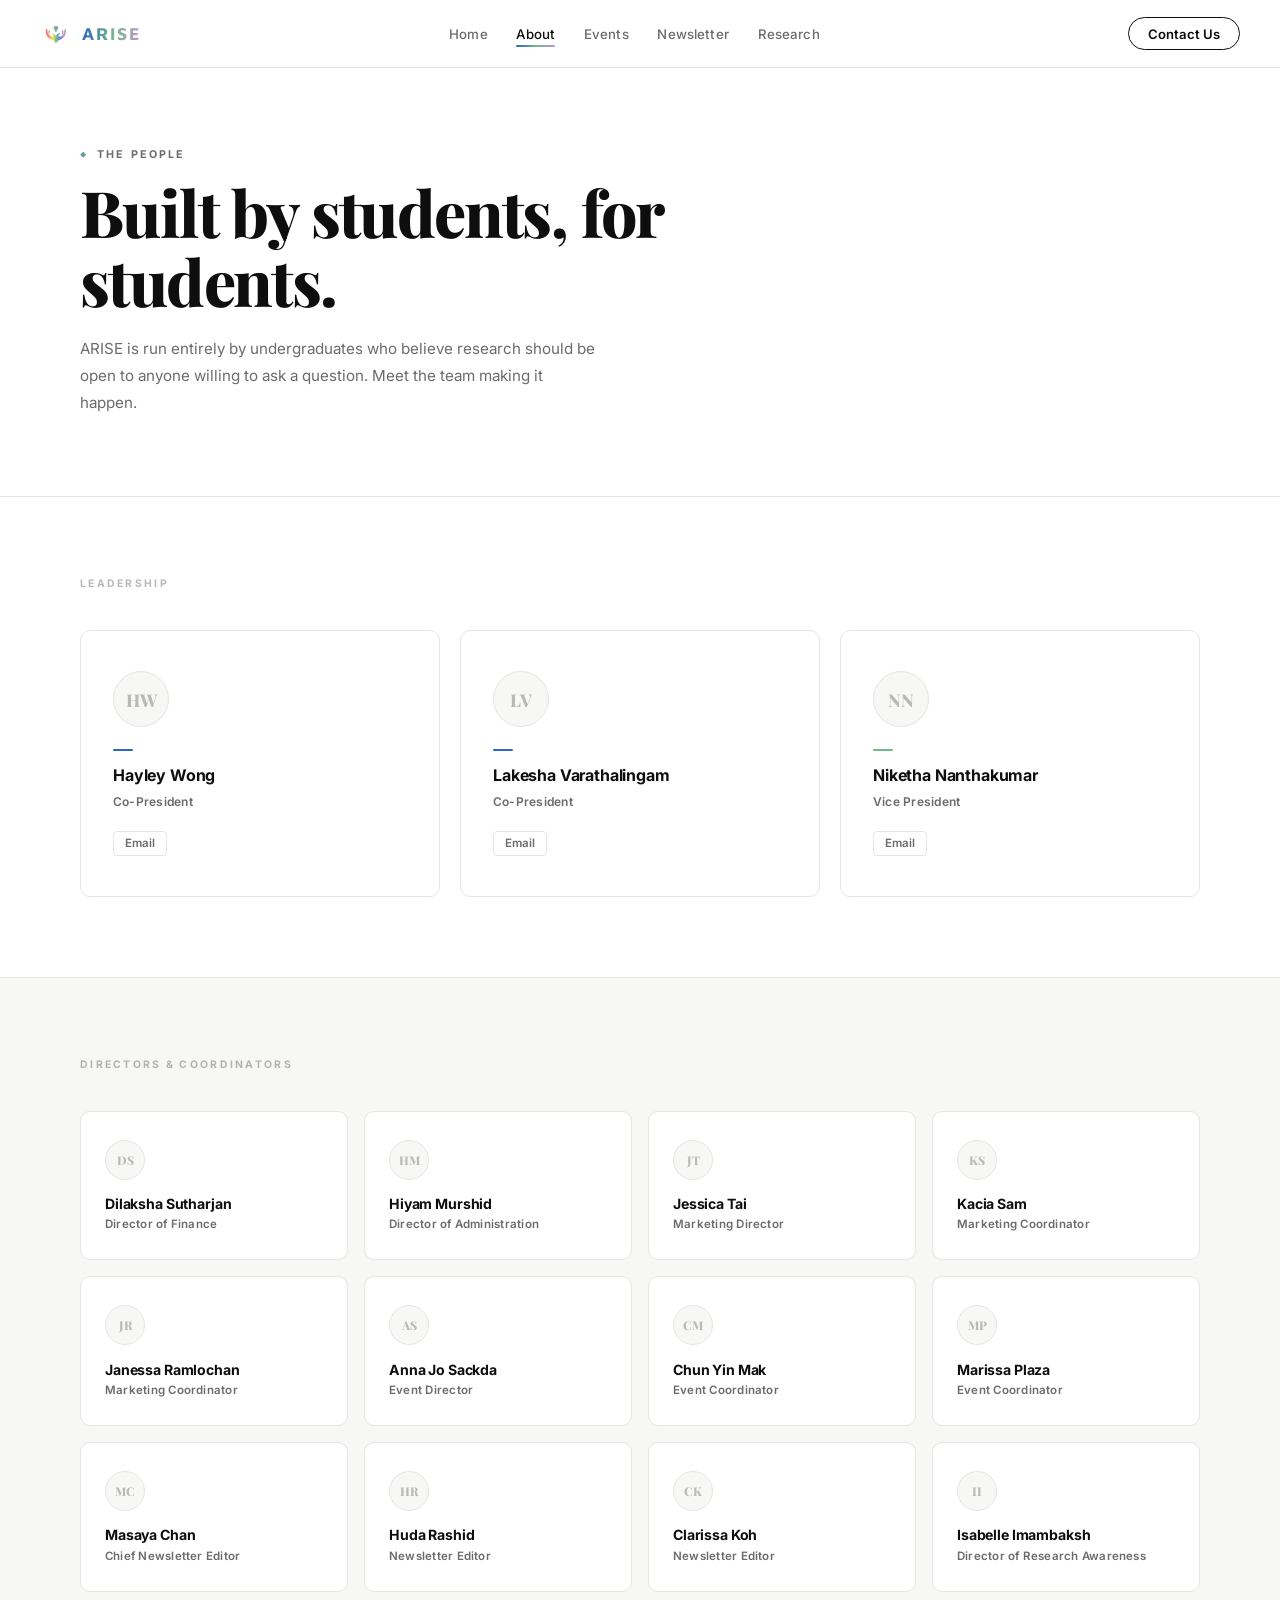
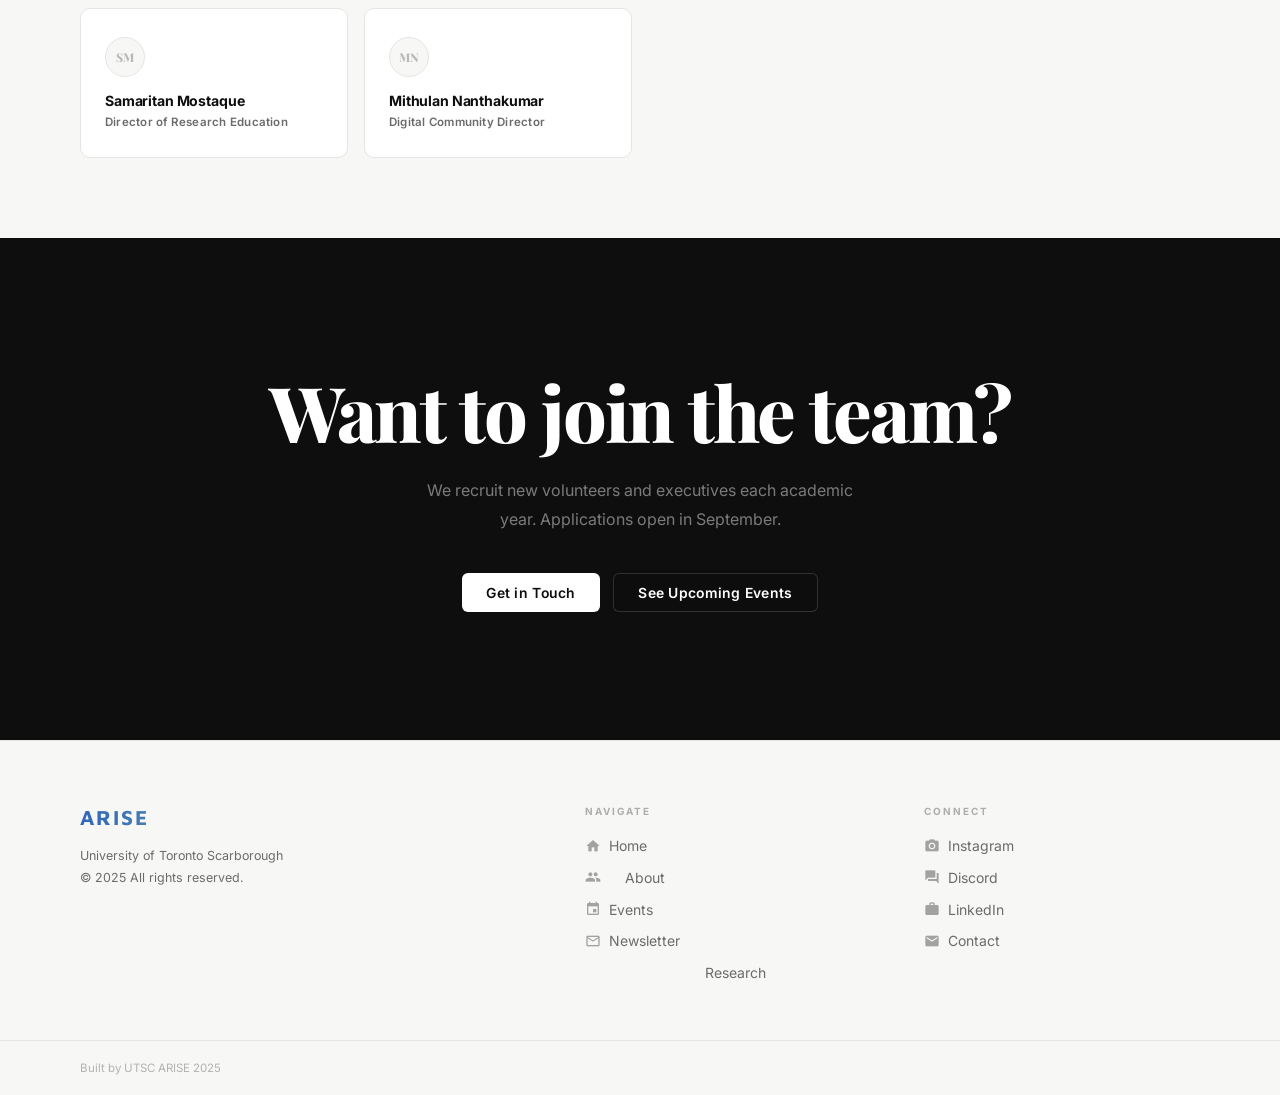
==== about.html @ d1bcd3a4 "about, contact, event, and newsletter page" ====
<!DOCTYPE html>
<html lang="en">
<head>
  <meta charset="UTF-8" />
  <meta name="viewport" content="width=device-width, initial-scale=1.0" />
  <title>About — ARISE</title>
  <link rel="preconnect" href="https://fonts.googleapis.com" />
  <link rel="preconnect" href="https://fonts.gstatic.com" crossorigin />
  <link rel="stylesheet" href="style.css" />
  <link href="https://fonts.googleapis.com/icon?family=Material+Icons" rel="stylesheet" />
</head>
<body>

  <!-- ══ LOADER ══════════════════════════════ -->
  <div class="loader" id="loader" aria-hidden="true">
    <div class="loaderInner">
      <div class="loaderWordmark">ARISE</div>
      <div class="loaderBar"><div class="loaderFill" id="loaderFill"></div></div>
      <div class="loaderLabel" id="loaderLabel">Loading</div>
    </div>
  </div>

  <!-- ══ CUSTOM CURSOR ════════════════════════ -->
  <div class="cursor" id="cursor"></div>
  <div class="cursorDot" id="cursorDot"></div>

  <!-- ══ NAV ═════════════════════════════════ -->
  <nav id="navbar">
    <a href="index.html" class="logoContainer" aria-label="ARISE Home">
      <img src="images/logo.png" alt="ARISE" class="logoImg" />
      <span class="logoWordmark">ARISE</span>
    </a>
    <ul class="navLinks" id="navLinks">
      <li><a href="index.html"      class="navLink">Home</a></li>
      <li><a href="about.html"      class="navLink active">About</a></li>
      <li><a href="events.html"     class="navLink">Events</a></li>
      <li><a href="newsletter.html" class="navLink">Newsletter</a></li>
      <li><a href="research.html"   class="navLink">Research</a></li>
    </ul>
    <a href="contact.html" class="navCta">Contact Us</a>
    <button class="hamburger" id="hamburger" aria-label="Toggle navigation" aria-expanded="false">
      <span></span><span></span><span></span>
    </button>
  </nav>

  <!-- Mobile drawer -->
  <div class="mobileMenu" id="mobileMenu" aria-hidden="true">
    <button class="mobileClose" id="mobileClose" aria-label="Close menu">✕</button>
    <ul>
      <li><a href="index.html"      class="mobileLink">Home</a></li>
      <li><a href="about.html"      class="mobileLink">About</a></li>
      <li><a href="events.html"     class="mobileLink">Events</a></li>
      <li><a href="newsletter.html" class="mobileLink">Newsletter</a></li>
      <li><a href="research.html"   class="mobileLink">Research</a></li>
      <li><a href="contact.html"    class="mobileLink mobileCta">Contact Us</a></li>
    </ul>
  </div>

  <!-- ══ PAGE HERO ════════════════════════════ -->
  <section class="pageHero">
    <div class="pageHeroInner">
      <p class="pageHeroEyebrow">The People</p>
      <h1>Built by students, for students.</h1>
      <p class="pageHeroSub">
        ARISE is run entirely by undergraduates who believe research should be open to anyone
        willing to ask a question. Meet the team making it happen.
      </p>
    </div>
  </section>

  <!-- ══ LEADERSHIP ══════════════════════════ -->
  <section class="teamSection">
    <div class="sectionInner">
      <p class="teamSectionLabel">Leadership</p>
      <div class="teamGridExec">

        <div class="memberCardExec">
          <div class="memberAvatar">
            <div class="memberAvatarInitials">HW</div>
          </div>
          <div class="memberRoleBar memberRoleBarBlue"></div>
          <h3>Hayley Wong</h3>
          <span class="memberRole">Co-President</span>
          <div class="memberLinks">
            <a href="mailto:hayley.wong@mail.utoronto.ca" class="memberLink">Email</a>
          </div>
        </div>

        <div class="memberCardExec">
          <div class="memberAvatar">
            <div class="memberAvatarInitials">LV</div>
          </div>
          <div class="memberRoleBar memberRoleBarBlue"></div>
          <h3>Lakesha Varathalingam</h3>
          <span class="memberRole">Co-President</span>
          <div class="memberLinks">
            <a href="mailto:lakesha.varathalingam@mail.utoronto.ca" class="memberLink">Email</a>
          </div>
        </div>

        <div class="memberCardExec">
          <div class="memberAvatar">
            <div class="memberAvatarInitials">NN</div>
          </div>
          <div class="memberRoleBar memberRoleBarGreen"></div>
          <h3>Niketha Nanthakumar</h3>
          <span class="memberRole">Vice President</span>
          <div class="memberLinks">
            <a href="mailto:niketha.nanthakumar@mail.utoronto.ca" class="memberLink">Email</a>
          </div>
        </div>

      </div>
    </div>
  </section>

  <!-- ══ DIRECTORS & COORDINATORS ═══════════ -->
  <section class="teamSection" style="background: var(--off);">
    <div class="sectionInner">
      <p class="teamSectionLabel">Directors &amp; Coordinators</p>
      <div class="teamGridMembers">

        <div class="memberCardCompact">
          <div class="memberAvatarSm"><div class="memberAvatarInitials" style="font-size:.75rem;">DS</div></div>
          <h4>Dilaksha Sutharjan</h4>
          <span class="memberRole">Director of Finance</span>
        </div>

        <div class="memberCardCompact">
          <div class="memberAvatarSm"><div class="memberAvatarInitials" style="font-size:.75rem;">HM</div></div>
          <h4>Hiyam Murshid</h4>
          <span class="memberRole">Director of Administration</span>
        </div>

        <div class="memberCardCompact">
          <div class="memberAvatarSm"><div class="memberAvatarInitials" style="font-size:.75rem;">JT</div></div>
          <h4>Jessica Tai</h4>
          <span class="memberRole">Marketing Director</span>
        </div>

        <div class="memberCardCompact">
          <div class="memberAvatarSm"><div class="memberAvatarInitials" style="font-size:.75rem;">KS</div></div>
          <h4>Kacia Sam</h4>
          <span class="memberRole">Marketing Coordinator</span>
        </div>

        <div class="memberCardCompact">
          <div class="memberAvatarSm"><div class="memberAvatarInitials" style="font-size:.75rem;">JR</div></div>
          <h4>Janessa Ramlochan</h4>
          <span class="memberRole">Marketing Coordinator</span>
        </div>

        <div class="memberCardCompact">
          <div class="memberAvatarSm"><div class="memberAvatarInitials" style="font-size:.75rem;">AS</div></div>
          <h4>Anna Jo Sackda</h4>
          <span class="memberRole">Event Director</span>
        </div>

        <div class="memberCardCompact">
          <div class="memberAvatarSm"><div class="memberAvatarInitials" style="font-size:.75rem;">CM</div></div>
          <h4>Chun Yin Mak</h4>
          <span class="memberRole">Event Coordinator</span>
        </div>

        <div class="memberCardCompact">
          <div class="memberAvatarSm"><div class="memberAvatarInitials" style="font-size:.75rem;">MP</div></div>
          <h4>Marissa Plaza</h4>
          <span class="memberRole">Event Coordinator</span>
        </div>

        <div class="memberCardCompact">
          <div class="memberAvatarSm"><div class="memberAvatarInitials" style="font-size:.75rem;">MC</div></div>
          <h4>Masaya Chan</h4>
          <span class="memberRole">Chief Newsletter Editor</span>
        </div>

        <div class="memberCardCompact">
          <div class="memberAvatarSm"><div class="memberAvatarInitials" style="font-size:.75rem;">HR</div></div>
          <h4>Huda Rashid</h4>
          <span class="memberRole">Newsletter Editor</span>
        </div>

        <div class="memberCardCompact">
          <div class="memberAvatarSm"><div class="memberAvatarInitials" style="font-size:.75rem;">CK</div></div>
          <h4>Clarissa Koh</h4>
          <span class="memberRole">Newsletter Editor</span>
        </div>

        <div class="memberCardCompact">
          <div class="memberAvatarSm"><div class="memberAvatarInitials" style="font-size:.75rem;">II</div></div>
          <h4>Isabelle Imambaksh</h4>
          <span class="memberRole">Director of Research Awareness</span>
        </div>

        <div class="memberCardCompact">
          <div class="memberAvatarSm"><div class="memberAvatarInitials" style="font-size:.75rem;">SM</div></div>
          <h4>Samaritan Mostaque</h4>
          <span class="memberRole">Director of Research Education</span>
        </div>

        <div class="memberCardCompact">
          <div class="memberAvatarSm"><div class="memberAvatarInitials" style="font-size:.75rem;">MN</div></div>
          <h4>Mithulan Nanthakumar</h4>
          <span class="memberRole">Digital Community Director</span>
        </div>

      </div>
    </div>
  </section>

  <!-- ══ CTA ══════════════════════════════════ -->
  <section class="cta">
    <div class="sectionInner ctaInner">
      <h2 class="ctaTitle">Want to join the team?</h2>
      <p class="ctaBody">
        We recruit new volunteers and executives each academic year. Applications open in September.
      </p>
      <div class="ctaBtns">
        <a href="contact.html" class="btnPrimary">Get in Touch</a>
        <a href="events.html"  class="btnGhost">See Upcoming Events</a>
      </div>
    </div>
  </section>

  <!-- ══ FOOTER ════════════════════════════════ -->
  <footer class="footer">
    <div class="sectionInner footerInner">
      <div class="footerBrand">
        <span class="footerWordmark">ARISE</span>
        <p>University of Toronto Scarborough<br>© 2025 All rights reserved.</p>
      </div>
      <nav class="footerNav" aria-label="Site navigation">
        <h4>Navigate</h4>
        <ul>
          <li><a href="index.html">      <span class="material-icons">home</span>         Home</a></li>
          <li><a href="about.html">      <span class="material-icons">groups</span>       About</a></li>
          <li><a href="events.html">     <span class="material-icons">event</span>        Events</a></li>
          <li><a href="newsletter.html"> <span class="material-icons">mail_outline</span> Newsletter</a></li>
          <li><a href="research.html">   <span class="material-icons">science</span>      Research</a></li>
        </ul>
      </nav>
      <nav class="footerNav" aria-label="Social links">
        <h4>Connect</h4>
        <ul>
          <li><a href="#"><span class="material-icons">photo_camera</span> Instagram</a></li>
          <li><a href="#"><span class="material-icons">forum</span>        Discord</a></li>
          <li><a href="#"><span class="material-icons">work</span>         LinkedIn</a></li>
          <li><a href="contact.html"><span class="material-icons">mail</span> Contact</a></li>
        </ul>
      </nav>
    </div>
    <div class="footerRule"></div>
    <div class="sectionInner footerBottom">
      <p>Built by UTSC ARISE 2025</p>
    </div>
  </footer>

  <script src="script.js"></script>
</body>
</html>
---- style.css ----
/* ═══════════════════════════════════════════
   ARISE — style.css  (v4 minimalist / light)
═══════════════════════════════════════════ */

@import url('https://fonts.googleapis.com/css2?family=Inter:wght@300;400;500;600;700;800&family=Playfair+Display:ital,wght@0,700;0,800;1,700;1,800&family=Maven+Pro:wght@400;700&display=swap');
@import url('https://fonts.googleapis.com/icon?family=Material+Icons');


/* ── Design Tokens ────────────────────────── */

:root {
  --blue: #3065BF;
  --green: #72B88A;
  --purple: #C095CC;
  --black: #0e0e0e;
  --dark: #141414;
  --white: #ffffff;
  --off: #f7f7f5;
  --muted: #6b6b6b;
  --border: #e5e5e3;
  --borderDark: rgba(255, 255, 255, 0.08);

  --grad: linear-gradient(90deg, var(--blue), var(--green), var(--purple));
  --gradD: linear-gradient(110deg, var(--blue) 10%, var(--green) 55%, var(--purple) 95%);

  --fontBase: 'Inter', 'Helvetica Neue', sans-serif;
  --fontDisp: 'Playfair Display', serif;
  --fontLogo: 'Maven Pro', sans-serif;

  --navH: 68px;
  --ease: cubic-bezier(0.4, 0, 0.2, 1);
  --easeOut: cubic-bezier(0, 0, 0.2, 1);
  --radius: 8px;
}


/* ── Reset ───────────────────────────────── */

*,
*::before,
*::after {
  margin: 0;
  padding: 0;
  box-sizing: border-box;
}

html {
  scroll-behavior: smooth;
  font-size: 16px;
}

body {
  font-family: var(--fontBase);
  background: var(--white);
  color: var(--black);
  overflow-x: hidden;
  cursor: none;
}

a {
  text-decoration: none;
  color: inherit;
}

ul {
  list-style: none;
}

img {
  display: block;
  max-width: 100%;
}

button {
  font-family: var(--fontBase);
  border: none;
  background: none;
  cursor: none;
}

/* touch / no-hover: restore default cursor, hide custom elements */
@media (hover: none) {
  body,
  a,
  button {
    cursor: auto !important;
  }

  .cursor,
  .cursorDot {
    display: none !important;
  }
}


/* ══════════════════════════════════════════
   LOADER
══════════════════════════════════════════ */

.loader {
  position: fixed;
  inset: 0;
  z-index: 9000;
  background: var(--white);
  display: flex;
  align-items: center;
  justify-content: center;
  transition: opacity 0.5s var(--ease), visibility 0.5s var(--ease);
}

.loader--out {
  opacity: 0;
  visibility: hidden;
}

.loader--gone {
  display: none !important;
}

.loaderInner {
  display: flex;
  flex-direction: column;
  align-items: center;
  gap: 1.5rem;
  width: 200px;
}

.loaderWordmark {
  font-family: var(--fontLogo);
  font-weight: 700;
  font-size: 2rem;
  letter-spacing: 0.18em;
  background: var(--grad);
  -webkit-background-clip: text;
  -webkit-text-fill-color: transparent;
  background-clip: text;
  animation: loaderPulse 1.6s var(--ease) infinite;
}

@keyframes loaderPulse {
  0%,
  100% {
    opacity: 1;
  }
  50% {
    opacity: 0.4;
  }
}

.loaderBar {
  width: 100%;
  height: 1px;
  background: var(--border);
  border-radius: 1px;
  overflow: hidden;
}

.loaderFill {
  height: 100%;
  width: 0%;
  background: var(--grad);
  border-radius: 1px;
  transition: width 0.15s linear;
}

.loaderLabel {
  font-size: 0.65rem;
  font-weight: 600;
  letter-spacing: 0.2em;
  text-transform: uppercase;
  color: var(--muted);
}


/* ══════════════════════════════════════════
   CUSTOM CURSOR
══════════════════════════════════════════ */

.cursor {
  position: fixed;
  top: 0;
  left: 0;
  width: 36px;
  height: 36px;
  border-radius: 50%;
  background: var(--white);
  mix-blend-mode: difference;
  pointer-events: none;
  z-index: 8999;
  will-change: transform;
  transform: translate3d(-100px, -100px, 0);
  transition: width 0.18s var(--ease), height 0.18s var(--ease);
}

.cursor.expanded {
  width: 56px;
  height: 56px;
}

.cursorDot {
  position: fixed;
  top: 0;
  left: 0;
  width: 4px;
  height: 4px;
  border-radius: 50%;
  background: var(--black);
  mix-blend-mode: difference;
  pointer-events: none;
  z-index: 9000;
  will-change: transform;
  transform: translate3d(-100px, -100px, 0);
}


/* ══════════════════════════════════════════
   NAV
══════════════════════════════════════════ */

#navbar {
  position: fixed;
  top: 0;
  left: 0;
  right: 0;
  z-index: 700;
  height: var(--navH);
  display: flex;
  align-items: center;
  justify-content: space-between;
  padding: 0 2.5rem;
  background: rgba(255, 255, 255, 0.9);
  backdrop-filter: blur(16px);
  -webkit-backdrop-filter: blur(16px);
  border-bottom: 1px solid var(--border);
  transition: border-color 0.3s var(--ease);
}

/* logo */
.logoContainer {
  display: flex;
  align-items: center;
  gap: 0.6rem;
  flex-shrink: 0;
  z-index: 701;
}

.logoImg {
  height: 32px;
  width: auto;
  object-fit: contain;
}

.logoWordmark {
  font-family: var(--fontLogo);
  font-weight: 700;
  font-size: 1.1rem;
  letter-spacing: 0.12em;
  background: var(--grad);
  -webkit-background-clip: text;
  -webkit-text-fill-color: transparent;
  background-clip: text;
}

/* desktop nav links */
.navLinks {
  display: flex;
  align-items: center;
  gap: 0.1rem;
}

.navLink {
  position: relative;
  display: block;
  padding: 0.45rem 0.85rem;
  font-size: 0.83rem;
  font-weight: 500;
  color: var(--muted);
  letter-spacing: 0.01em;
  transition: color 0.2s var(--ease);
}

.navLink::after {
  content: '';
  position: absolute;
  bottom: 2px;
  left: 0.85rem;
  right: 0.85rem;
  height: 1.5px;
  background: var(--grad);
  border-radius: 1px;
  transform: scaleX(0);
  transform-origin: left;
  transition: transform 0.22s var(--ease);
}

.navLink:hover,
.navLink.active {
  color: var(--black);
}

.navLink:hover::after,
.navLink.active::after {
  transform: scaleX(1);
}

/* desktop contact CTA */
.navCta {
  font-size: 0.82rem;
  font-weight: 600;
  padding: 0.45rem 1.2rem;
  border-radius: 99px;
  border: 1.5px solid var(--black);
  color: var(--black);
  white-space: nowrap;
  transition: background 0.22s var(--ease),
              color 0.22s var(--ease),
              transform 0.22s var(--ease),
              box-shadow 0.22s var(--ease);
}

.navCta:hover {
  background: var(--black);
  color: var(--white);
  transform: translateY(-1px);
  box-shadow: 0 4px 14px rgba(0, 0, 0, 0.12);
}

/* hamburger */
.hamburger {
  display: none;
  flex-direction: column;
  justify-content: center;
  gap: 5px;
  padding: 6px 4px;
  z-index: 701;
  cursor: none;
}

.hamburger span {
  display: block;
  width: 22px;
  height: 1.5px;
  background: var(--black);
  border-radius: 1px;
  transform-origin: center;
  transition: transform 0.3s var(--ease), opacity 0.2s;
}

.hamburger.open span:nth-child(1) {
  transform: translateY(6.5px) rotate(45deg);
}

.hamburger.open span:nth-child(2) {
  opacity: 0;
  transform: scaleX(0);
}

.hamburger.open span:nth-child(3) {
  transform: translateY(-6.5px) rotate(-45deg);
}


/* ── Mobile drawer ────────────────────────── */

.mobileMenu {
  position: fixed;
  inset: 0;
  z-index: 690;
  background: var(--white);
  display: flex;
  align-items: center;
  justify-content: center;
  transform: translateX(100%);
  /* ease-in on open, ease-out on close feels natural in both directions */
  transition: transform 0.48s cubic-bezier(0.76, 0, 0.24, 1),
              visibility 0s linear 0.48s;
  visibility: hidden;
}

.mobileMenu.open {
  transform: translateX(0);
  visibility: visible;
  transition: transform 0.48s cubic-bezier(0.76, 0, 0.24, 1),
              visibility 0s linear 0s;
}

.mobileClose {
  position: absolute;
  top: 1.5rem;
  right: 1.75rem;
  font-size: 1.2rem;
  color: var(--muted);
  cursor: none;
  transition: color 0.2s;
}

.mobileClose:hover {
  color: var(--black);
}

.mobileMenu ul {
  display: flex;
  flex-direction: column;
  align-items: flex-start;
  gap: 0.2rem;
  padding: 2rem;
}

.mobileLink {
  display: block;
  font-size: clamp(2rem, 7vw, 3rem);
  font-family: var(--fontDisp);
  color: rgba(0, 0, 0, 0.15);
  padding: 0.25rem 0;
  letter-spacing: -0.02em;
  /* closed state */
  transform: translateX(28px);
  opacity: 0;
  transition: color 0.22s var(--ease),
              transform 0.38s var(--easeOut),
              opacity 0.38s var(--easeOut);
}

/* open: slide in + fade in with stagger */
.mobileMenu.open .mobileLink {
  color: rgba(0, 0, 0, 0.58);
  transform: translateX(0);
  opacity: 1;
}

.mobileMenu.open .mobileLink:nth-child(1) { transition-delay: 0.07s; }
.mobileMenu.open .mobileLink:nth-child(2) { transition-delay: 0.12s; }
.mobileMenu.open .mobileLink:nth-child(3) { transition-delay: 0.17s; }
.mobileMenu.open .mobileLink:nth-child(4) { transition-delay: 0.22s; }
.mobileMenu.open .mobileLink:nth-child(5) { transition-delay: 0.27s; }
.mobileMenu.open .mobileLink:nth-child(6) { transition-delay: 0.32s; }

.mobileLink:hover {
  color: var(--black);
}

.mobileCta {
  margin-top: 1rem;
  font-family: var(--fontBase) !important;
  font-style: normal !important;
  font-size: 0.88rem !important;
  font-weight: 600;
  padding: 0.55rem 1.4rem;
  border-radius: 99px;
  background: var(--black);
  color: var(--white) !important;
  display: inline-block;
  width: fit-content;
}


/* ══════════════════════════════════════════
   HERO
══════════════════════════════════════════ */

.hero {
  position: relative;
  height: 100vh; /* exact viewport height — never bleeds into marquee */
  min-height: 560px; /* floor so content doesn't crush on short windows */
  padding-top: var(--navH);
  display: flex;
  align-items: center;
  overflow: hidden;
  background: var(--white);
}

/* diagonal right-side image panel */
.heroBg {
  position: absolute;
  top: 0;
  right: 0;
  width: 50%;
  height: 100%;
  clip-path: polygon(10% 0%, 100% 0%, 100% 100%, 0% 100%);
}

.heroBgImg {
  width: 100%;
  height: 100%;
  object-fit: cover;
  object-position: center;
}

.heroBgOverlay {
  position: absolute;
  inset: 0;
  background: linear-gradient(
    to right,
    var(--white) 0%,
    rgba(255, 255, 255, 0.55) 40%,
    rgba(255, 255, 255, 0.05) 100%
  );
  pointer-events: none;
}

/* hero text content
   Vertical padding kept small — nav already offsets --navH,
   so this just centres the stack in the remaining space. */
.heroContent {
  position: relative;
  z-index: 2;
  padding: 2rem 2.5rem 2rem 4rem;
  max-width: 600px;
  display: flex;
  flex-direction: column;
  gap: 0.9rem;
}

.heroEyebrow {
  font-size: 0.7rem;
  font-weight: 600;
  letter-spacing: 0.22em;
  text-transform: uppercase;
  color: var(--muted);
}

.heroTitle {
  font-family: var(--fontDisp);
  /* 4 stacked words × ~1em each; cap at 4.8rem so the block
     fits within 100vh − navH − eyebrow − sub − buttons */
  font-size: clamp(2.4rem, 5.5vw, 4.8rem);
  font-weight: 800;
  line-height: 1.04;
  letter-spacing: -0.025em;
  display: flex;
  flex-direction: column;
  color: var(--black);
}

.heroWord {
  display: block;
}

.heroWordAccent {
  background: var(--gradD);
  -webkit-background-clip: text;
  -webkit-text-fill-color: transparent;
  background-clip: text;
}



.heroSub {
  font-size: clamp(0.82rem, 1.3vw, 0.95rem);
  color: var(--muted);
  line-height: 1.72;
  max-width: 400px;
}

.heroBtns {
  display: flex;
  gap: 0.75rem;
  flex-wrap: wrap;
  margin-top: 0.1rem;
}

/* scroll cue */
.heroScroll {
  position: absolute;
  bottom: 2rem;
  left: 4rem;
  display: flex;
  flex-direction: column;
  align-items: center;
  gap: 0.6rem;
  z-index: 3;
}

.heroScroll span {
  font-size: 0.63rem;
  font-weight: 600;
  letter-spacing: 0.18em;
  text-transform: uppercase;
  color: rgba(0, 0, 0, 0.25);
  writing-mode: vertical-rl;
  transform: rotate(180deg);
}

.heroScrollLine {
  width: 1px;
  height: 52px;
  background: linear-gradient(to bottom, var(--blue), var(--purple));
  animation: scrollPulse 2s var(--ease) infinite;
}

@keyframes scrollPulse {
  0%,
  100% {
    opacity: 0.2;
    transform: scaleY(1);
    transform-origin: top;
  }
  50% {
    opacity: 0.7;
    transform: scaleY(0.55);
    transform-origin: top;
  }
}


/* ══════════════════════════════════════════
   MARQUEE
══════════════════════════════════════════ */

.marqueeWrap {
  overflow: hidden;
  background: var(--off);
  border-top: 1px solid var(--border);
  border-bottom: 1px solid var(--border);
  padding: 0.9rem 0;
  /* soft fade on both edges so the loop feels infinite */
  -webkit-mask-image: linear-gradient(
    to right,
    transparent 0%,
    black 6%,
    black 94%,
    transparent 100%
  );
  mask-image: linear-gradient(
    to right,
    transparent 0%,
    black 6%,
    black 94%,
    transparent 100%
  );
}

/* The track holds two identical sets of items.
   Animating to -50% lands exactly on the start of the second set,
   making the loop perfectly seamless at any screen width. */
.marqueeTrack {
  display: flex;
  gap: 0; /* gaps handled by padding on each span */
  white-space: nowrap;
  width: max-content; /* let it grow as wide as it needs */
  animation: marquee 32s linear infinite;
}

/* pause on hover for accessibility */
.marqueeWrap:hover .marqueeTrack {
  animation-play-state: paused;
}

.marqueeTrack span {
  font-size: 0.65rem;
  font-weight: 600;
  letter-spacing: 0.15em;
  text-transform: uppercase;
  color: rgba(0, 0, 0, 0.22);
  padding: 0 1.4rem; /* symmetric gap between every item */
}

@keyframes marquee {
  from {
    transform: translate3d(0, 0, 0);
  }
  to {
    transform: translate3d(-50%, 0, 0);
  }
}


/* ══════════════════════════════════════════
   SHARED LAYOUT
══════════════════════════════════════════ */

.sectionInner {
  max-width: 1200px;
  margin: 0 auto;
  padding: 0 2.5rem;
}

.sectionHead {
  margin-bottom: 3rem;
}

.sectionHeadCenter {
  text-align: center;
}

.eyebrow {
  display: inline-flex;
  align-items: center;
  gap: 0.5rem;
  font-size: 0.67rem;
  font-weight: 700;
  letter-spacing: 0.2em;
  text-transform: uppercase;
  color: var(--muted);
  margin-bottom: 0.9rem;
}

.eyebrow::before {
  content: '◆';
  font-size: 0.4rem;
  background: var(--grad);
  -webkit-background-clip: text;
  -webkit-text-fill-color: transparent;
  background-clip: text;
}

.eyebrowLight {
  color: rgba(255, 255, 255, 0.35);
}

h2 {
  font-family: var(--fontDisp);
  font-size: clamp(1.75rem, 3.8vw, 3rem);
  font-weight: 800;
  line-height: 1.18;
  letter-spacing: -0.02em;
  color: var(--black);
}

/* ── Buttons ─────────────────────────────── */

.btnPrimary,
.btnOutline,
.btnGhost {
  display: inline-flex;
  align-items: center;
  padding: 0.65rem 1.5rem;
  border-radius: 6px;
  font-size: 0.87rem;
  font-weight: 600;
  letter-spacing: 0.02em;
  transition: transform 0.18s, box-shadow 0.18s, background 0.18s, border-color 0.18s, color 0.18s;
  white-space: nowrap;
}

.btnPrimary {
  background: var(--black);
  color: var(--white);
}

.btnPrimary:hover {
  transform: translateY(-2px);
  box-shadow: 0 6px 20px rgba(0, 0, 0, 0.18);
}

.btnOutline {
  background: transparent;
  color: var(--black);
  border: 1.5px solid rgba(0, 0, 0, 0.25);
}

.btnOutline:hover {
  border-color: var(--black);
  transform: translateY(-2px);
}

.btnGhost {
  background: rgba(0, 0, 0, 0.05);
  color: var(--white);
  border: 1.5px solid rgba(255, 255, 255, 0.15);
}

.btnGhost:hover {
  background: rgba(255, 255, 255, 0.12);
  transform: translateY(-2px);
}


/* ══════════════════════════════════════════
   PILLARS
══════════════════════════════════════════ */

.pillars {
  padding: 7rem 0;
  background: var(--white);
}

.pillarsGrid {
  display: grid;
  grid-template-columns: repeat(3, 1fr);
  border: 1px solid var(--border);
  border-radius: 10px;
  overflow: hidden;
}

.pillarCard {
  background: var(--white);
  padding: 2.5rem 2rem;
  display: flex;
  flex-direction: column;
  gap: 0.75rem;
  position: relative;
  border-right: 1px solid var(--border);
  transition: background 0.25s;
}

.pillarCard:last-child {
  border-right: none;
}

.pillarCard:hover {
  background: var(--off);
}

.pillarNum {
  font-size: 0.68rem;
  font-weight: 700;
  color: rgba(0, 0, 0, 0.2);
  letter-spacing: 0.1em;
}

.pillarAccent {
  width: 24px;
  height: 2.5px;
  border-radius: 2px;
  margin-bottom: 0.2rem;
}

.pillarAccentBlue { background: var(--blue); }
.pillarAccentGreen { background: var(--green); }
.pillarAccentPurple { background: var(--purple); }


.pillarCard h3 {
  font-size: 0.97rem;
  font-weight: 700;
  color: var(--black);
  letter-spacing: -0.01em;
}

.pillarCard p {
  font-size: 0.84rem;
  color: var(--muted);
  line-height: 1.78;
  flex: 1;
}

.pillarArrow {
  font-size: 0.95rem;
  color: rgba(0, 0, 0, 0.2);
  align-self: flex-start;
  transition: transform 0.25s, color 0.25s;
}

.pillarCard:hover .pillarArrow {
  transform: translateX(5px);
  color: var(--blue);
}




/* ══════════════════════════════════════════
   FIGURES
══════════════════════════════════════════ */

.figures {
  background: var(--off);
  padding-top: 4rem;
  border-top: 1px solid var(--border);
}

.figuresHead {
  padding: 0 2.5rem;
  max-width: 1200px;
  margin: 0 auto 2.5rem;
}

.figuresGrid {
  display: grid;
  grid-template-columns: repeat(3, 1fr);
  border-top: 1px solid var(--border);
}

.figureCell {
  border-right: 1px solid var(--border);
  border-bottom: 1px solid var(--border);
  padding: 3rem 2.5rem 2.5rem;
  display: flex;
  flex-direction: column;
  gap: 0.5rem;
  position: relative;
  transition: background 0.25s;
}

.figureCell:nth-child(3n) {
  border-right: none;
}

.figureCell:hover {
  background: rgba(0, 0, 0, 0.02);
}

.figureIdx {
  font-size: 0.68rem;
  color: rgba(0, 0, 0, 0.2);
  font-weight: 600;
}

.figureVal {
  font-family: var(--fontDisp);
  font-size: clamp(3rem, 7vw, 5.5rem);
  font-weight: 800;
  color: rgba(0, 0, 0, 0.08);
  line-height: 1;
  letter-spacing: -0.03em;
  transition: color 0.5s;
}

.figureCell.counted .figureVal {
  color: var(--black);
}

.figureLabel {
  font-size: 0.78rem;
  color: var(--muted);
  font-weight: 400;
  letter-spacing: 0.01em;
  margin-top: 0.75rem;
}


/* ══════════════════════════════════════════
   MISSION
══════════════════════════════════════════ */

.mission {
  position: relative;
  padding: 7rem 0;
  background: var(--white);
  overflow: hidden;
}

.missionInner {
  display: grid;
  grid-template-columns: 1fr 1fr;
  gap: 5rem;
  align-items: center;
}

.missionLeft h2 {
  margin-bottom: 1.5rem;
}

.missionBody {
  font-size: 0.9rem;
  color: var(--muted);
  line-height: 1.88;
  margin-bottom: 1rem;
}

.missionRight {
  display: flex;
  flex-direction: column;
  gap: 1.5rem;
}

.missionImgWrap {
  border-radius: 10px;
  overflow: hidden;
  aspect-ratio: 4 / 3;
  position: relative;
  background: var(--off);
}

.missionImgWrapPlaceholder {
  display: flex;
  align-items: center;
  justify-content: center;
  min-height: 280px;
}

.missionImgWrapPlaceholder::after {
  content: '';
}

.missionImg {
  width: 100%;
  height: 100%;
  object-fit: cover;
  transition: transform 0.55s var(--ease);
}

.missionImgWrap:hover .missionImg {
  transform: scale(1.04);
}




/* ══════════════════════════════════════════
   VALUES
══════════════════════════════════════════ */

.values {
  padding: 7rem 0;
  background: var(--off);
  border-top: 1px solid var(--border);
  border-bottom: 1px solid var(--border);
}

.valuesGrid {
  display: grid;
  grid-template-columns: repeat(4, 1fr);
  border-top: 1px solid var(--border);
  margin-top: 3rem;
}

.valueItem {
  padding: 2.5rem 2rem 2.5rem 0;
  border-right: 1px solid var(--border);
}

.valueItem:last-child {
  border-right: none;
  padding-right: 0;
}

.valueItem:not(:first-child) {
  padding-left: 2rem;
}

.valueNum {
  font-family: var(--fontDisp);
  font-size: 3.5rem;
  font-weight: 800;
  color: rgba(0, 0, 0, 0.06);
  line-height: 1;
  margin-bottom: 1rem;
  user-select: none;
}

.valueItem h3 {
  font-size: 0.93rem;
  font-weight: 700;
  color: var(--black);
  margin-bottom: 0.6rem;
  letter-spacing: -0.01em;
}

.valueItem p {
  font-size: 0.83rem;
  color: var(--muted);
  line-height: 1.76;
}


/* ══════════════════════════════════════════
   CTA
══════════════════════════════════════════ */

.cta {
  position: relative;
  padding: 8rem 0;
  overflow: hidden;
  background: var(--black);
  text-align: center;
}

.ctaInner {
  position: relative;
  z-index: 1;
}

.ctaTitle {
  font-family: var(--fontDisp);
  font-size: clamp(2.5rem, 6vw, 5rem);
  font-weight: 800;
  color: var(--white);
  margin-bottom: 1.25rem;
  letter-spacing: -0.03em;
}

.ctaBody {
  font-size: 1rem;
  color: rgba(255, 255, 255, 0.45);
  max-width: 460px;
  margin: 0 auto 2.5rem;
  line-height: 1.78;
}

.ctaBtns {
  display: flex;
  gap: 0.85rem;
  justify-content: center;
  flex-wrap: wrap;
}

/* override btnPrimary to white on dark bg */
.cta .btnPrimary {
  background: var(--white);
  color: var(--black);
}

.cta .btnPrimary:hover {
  box-shadow: 0 6px 20px rgba(255, 255, 255, 0.15);
}


/* ══════════════════════════════════════════
   FOOTER
══════════════════════════════════════════ */

.footer {
  background: var(--off);
  padding: 4rem 0 0;
  border-top: 1px solid var(--border);
}

.footerInner {
  display: grid;
  grid-template-columns: 1.6fr 1fr 1fr;
  gap: 4rem;
  padding-bottom: 3.5rem;
}

.footerWordmark {
  display: block;
  font-family: var(--fontLogo);
  font-weight: 700;
  font-size: 1.3rem;
  letter-spacing: 0.1em;
  background: var(--grad);
  -webkit-background-clip: text;
  -webkit-text-fill-color: transparent;
  background-clip: text;
  margin-bottom: 1rem;
}

.footerBrand p {
  font-size: 0.78rem;
  color: var(--muted);
  line-height: 1.72;
}

.footerNav h4 {
  font-size: 0.62rem;
  font-weight: 700;
  letter-spacing: 0.2em;
  text-transform: uppercase;
  color: rgba(0, 0, 0, 0.3);
  margin-bottom: 1.25rem;
}

.footerNav ul {
  display: flex;
  flex-direction: column;
  gap: 0.7rem;
}

.footerNav a {
  font-size: 0.875rem;
  color: var(--muted);
  transition: color 0.2s;
  display: inline-flex;
  align-items: center;
  gap: 0.5rem;
}

.footerNav a:hover {
  color: var(--black);
}

/* Material Icons in footer links */
.footerNav .material-icons {
  font-size: 1rem;
  vertical-align: middle;
  opacity: 0.6;
  transition: opacity 0.2s;
}

.footerNav a:hover .material-icons {
  opacity: 1;
}

.footerRule {
  border: none;
  border-top: 1px solid var(--border);
}

.footerBottom {
  padding: 1.25rem 2.5rem;
  font-size: 0.72rem;
  color: rgba(0, 0, 0, 0.28);
}


/* ══════════════════════════════════════════
   REVEAL SYSTEM (simple fade-in only)
══════════════════════════════════════════ */

[data-reveal="rise"],
[data-reveal="fade"] {
  opacity: 1;
  transform: none;
}


/* ══════════════════════════════════════════
   RESPONSIVE
══════════════════════════════════════════ */

@media (max-width: 1024px) {
  .pillarsGrid {
    grid-template-columns: 1fr;
  }

  .pillarCard {
    border-right: none;
    border-bottom: 1px solid var(--border);
  }

  .pillarCard:last-child {
    border-bottom: none;
  }

  .figuresGrid {
    grid-template-columns: repeat(2, 1fr);
  }

  .figureCell:nth-child(3n) {
    border-right: 1px solid var(--border);
  }

  .figureCell:nth-child(2n) {
    border-right: none;
  }

  .missionInner {
    grid-template-columns: 1fr;
    gap: 3.5rem;
  }

  .valuesGrid {
    grid-template-columns: repeat(2, 1fr);
  }

  .valueItem {
    border-bottom: 1px solid var(--border);
    padding-bottom: 2rem;
  }

  .valueItem:nth-child(2n) {
    border-right: none;
  }

  .valueItem:nth-child(n+3) {
    padding-top: 2rem;
  }

  .footerInner {
    grid-template-columns: 1fr 1fr;
  }

  .footerBrand {
    grid-column: 1 / -1;
  }
}

/* ── 768px: switch to mobile nav ─────────── */
@media (max-width: 768px) {
  :root {
    --navH: 58px;
  }

  .hamburger {
    display: flex;
  }

  .navLinks {
    display: none !important;
  }

  .navCta {
    display: none !important;
  }

  .heroBg {
    width: 100%;
    clip-path: none;
    opacity: 0.18;
  }

  .heroBgOverlay {
    background: linear-gradient(
      to bottom,
      rgba(255, 255, 255, 0.85) 0%,
      rgba(255, 255, 255, 0.4) 100%
    );
  }

  /* On mobile use svh if available so the browser chrome doesn't cause bleed */
  .hero {
    height: 100svh;
    min-height: 500px;
  }

  .heroContent {
    padding: 1.5rem 1.5rem 3rem;
    max-width: 100%;
  }

  .heroScroll {
    left: 1.5rem;
  }

  .sectionInner {
    padding: 0 1.5rem;
  }

  .pillars,
  .values,
  .mission,
  .cta,
  .figures {
    padding: 4.5rem 0;
  }

  .figuresGrid {
    grid-template-columns: 1fr 1fr;
  }

  .valuesGrid {
    grid-template-columns: 1fr;
  }

  .valueItem {
    border-right: none !important;
    padding-left: 0 !important;
  }

  .footerInner {
    grid-template-columns: 1fr;
    gap: 2.5rem;
  }

  .footerBrand {
    grid-column: auto;
  }

  .heroBtns {
    flex-direction: column;
  }

  .heroBtns a {
    text-align: center;
    justify-content: center;
  }

  .ctaBtns {
    flex-direction: column;
    align-items: center;
  }
}

@media (max-width: 480px) {
  .figuresGrid {
    grid-template-columns: 1fr;
  }

  .figureCell {
    border-right: none;
  }
}


/* ══════════════════════════════════════════
   REDUCED MOTION
══════════════════════════════════════════ */

/* @media (prefers-reduced-motion: reduce) {
  *, *::before, *::after  { transition: none !important; animation: none !important; }
  [data-reveal]           { transform: none !important; opacity: 1 !important; }
  .cursor, .cursorDot     { display: none !important; }
  body, a, button         { cursor: auto !important; }
} */

/* ══════════════════════════════════════════
   PAGE HERO (inner pages — about, events, newsletter)
══════════════════════════════════════════ */

.pageHero {
  padding: calc(var(--navH) + 5rem) 0 5rem;
  background: var(--white);
  border-bottom: 1px solid var(--border);
}

.pageHeroInner {
  max-width: 1200px;
  margin: 0 auto;
  padding: 0 2.5rem;
}

.pageHeroEyebrow {
  font-size: 0.67rem;
  font-weight: 700;
  letter-spacing: 0.2em;
  text-transform: uppercase;
  color: var(--muted);
  margin-bottom: 1rem;
  display: flex;
  align-items: center;
  gap: 0.5rem;
}

.pageHeroEyebrow::before {
  content: '◆';
  font-size: 0.4rem;
  background: var(--grad);
  -webkit-background-clip: text;
  -webkit-text-fill-color: transparent;
  background-clip: text;
}

.pageHero h1 {
  font-family: var(--fontDisp);
  font-size: clamp(2.2rem, 5vw, 4.2rem);
  font-weight: 800;
  line-height: 1.08;
  letter-spacing: -0.025em;
  color: var(--black);
  max-width: 700px;
  margin-bottom: 1.25rem;
}

.pageHeroSub {
  font-size: 0.95rem;
  color: var(--muted);
  line-height: 1.78;
  max-width: 520px;
}


/* ══════════════════════════════════════════
   ABOUT — TEAM CARDS
══════════════════════════════════════════ */

.teamSection {
  padding: 5rem 0;
  background: var(--white);
}

.teamSection + .teamSection {
  border-top: 1px solid var(--border);
}

.teamSectionLabel {
  font-size: 0.65rem;
  font-weight: 700;
  letter-spacing: 0.22em;
  text-transform: uppercase;
  color: rgba(0,0,0,0.28);
  margin-bottom: 2.5rem;
}

/* Executive team — larger cards */
.teamGridExec {
  display: grid;
  grid-template-columns: repeat(3, 1fr);
  gap: 1.25rem;
}

.memberCardExec {
  background: var(--white);
  border: 1px solid var(--border);
  border-radius: 10px;
  padding: 2.5rem 2rem;
  display: flex;
  flex-direction: column;
  gap: 0.6rem;
  transition: background 0.22s;
}

.memberCardExec:hover {
  background: var(--off);
}

.memberAvatar {
  width: 56px;
  height: 56px;
  border-radius: 50%;
  background: var(--off);
  border: 1px solid var(--border);
  overflow: hidden;
  margin-bottom: 0.75rem;
  flex-shrink: 0;
}

.memberAvatar img {
  width: 100%;
  height: 100%;
  object-fit: cover;
}

.memberAvatarInitials {
  width: 100%;
  height: 100%;
  display: flex;
  align-items: center;
  justify-content: center;
  font-family: var(--fontDisp);
  font-weight: 800;
  font-size: 1.1rem;
  color: rgba(0,0,0,0.25);
}

.memberRoleBar {
  width: 20px;
  height: 2px;
  border-radius: 2px;
  margin-bottom: 0.25rem;
}

.memberRoleBarBlue   { background: var(--blue); }
.memberRoleBarGreen  { background: var(--green); }
.memberRoleBarPurple { background: var(--purple); }

.memberCardExec h3 {
  font-size: 1rem;
  font-weight: 700;
  color: var(--black);
  letter-spacing: -0.01em;
}

.memberRole {
  font-size: 0.75rem;
  font-weight: 600;
  color: var(--muted);
  letter-spacing: 0.02em;
}

.memberBio {
  font-size: 0.83rem;
  color: var(--muted);
  line-height: 1.76;
  margin-top: 0.5rem;
  flex: 1;
}

.memberLinks {
  display: flex;
  gap: 0.5rem;
  margin-top: 0.75rem;
}

.memberLink {
  font-size: 0.72rem;
  font-weight: 600;
  color: var(--muted);
  border: 1px solid var(--border);
  padding: 0.28rem 0.7rem;
  border-radius: 4px;
  transition: color 0.18s, border-color 0.18s;
}

.memberLink:hover {
  color: var(--black);
  border-color: rgba(0,0,0,0.35);
}

/* General members — compact grid */
.teamGridMembers {
  display: grid;
  grid-template-columns: repeat(4, 1fr);
  gap: 1rem;
}

.memberCardCompact {
  background: var(--white);
  border: 1px solid var(--border);
  border-radius: 10px;
  padding: 1.75rem 1.5rem;
  display: flex;
  flex-direction: column;
  gap: 0.35rem;
  transition: background 0.22s;
}

.memberCardCompact:hover {
  background: var(--off);
}

.memberAvatarSm {
  width: 40px;
  height: 40px;
  border-radius: 50%;
  background: var(--off);
  border: 1px solid var(--border);
  overflow: hidden;
  margin-bottom: 0.6rem;
}

.memberAvatarSm img {
  width: 100%;
  height: 100%;
  object-fit: cover;
}

.memberCardCompact h4 {
  font-size: 0.88rem;
  font-weight: 700;
  color: var(--black);
  letter-spacing: -0.01em;
}

.memberCardCompact .memberRole {
  font-size: 0.72rem;
}

/* Advisors — row layout */
.advisorGrid {
  display: grid;
  grid-template-columns: repeat(2, 1fr);
  gap: 1.25rem;
}

.advisorCard {
  background: var(--white);
  border: 1px solid var(--border);
  border-radius: 10px;
  padding: 2rem;
  display: grid;
  grid-template-columns: 56px 1fr;
  gap: 1.25rem;
  align-items: start;
  transition: background 0.22s;
}

.advisorCard:hover {
  background: var(--off);
}

.advisorInfo h3 {
  font-size: 0.97rem;
  font-weight: 700;
  color: var(--black);
  letter-spacing: -0.01em;
  margin-bottom: 0.2rem;
}

.advisorInfo .memberRole {
  margin-bottom: 0.6rem;
}

.advisorInfo p {
  font-size: 0.82rem;
  color: var(--muted);
  line-height: 1.72;
}


/* ══════════════════════════════════════════
   EVENTS PAGE — CALENDAR + LISTINGS
══════════════════════════════════════════ */

.eventsLayout {
  padding: 4rem 0 6rem;
  background: var(--white);
}

/* Tab switcher */
.eventsTabs {
  display: flex;
  gap: 0;
  border: 1px solid var(--border);
  border-radius: 6px;
  overflow: hidden;
  width: fit-content;
  margin-bottom: 3rem;
}

.eventsTab {
  padding: 0.6rem 1.5rem;
  font-size: 0.82rem;
  font-weight: 600;
  color: var(--muted);
  background: var(--white);
  border: none;
  cursor: none;
  transition: background 0.18s, color 0.18s;
  border-right: 1px solid var(--border);
}

.eventsTab:last-child {
  border-right: none;
}

.eventsTab.active,
.eventsTab:hover {
  background: var(--black);
  color: var(--white);
}

/* Mini calendar */
.calendarWrap {
  border: 1px solid var(--border);
  border-radius: 10px;
  overflow: hidden;
  margin-bottom: 3rem;
}

.calendarHeader {
  display: flex;
  align-items: center;
  justify-content: space-between;
  padding: 1.25rem 1.5rem;
  border-bottom: 1px solid var(--border);
  background: var(--off);
}

.calendarTitle {
  font-size: 0.88rem;
  font-weight: 700;
  color: var(--black);
  letter-spacing: -0.01em;
}

.calendarNav {
  display: flex;
  gap: 0.25rem;
}

.calNavBtn {
  width: 28px;
  height: 28px;
  border: 1px solid var(--border);
  border-radius: 4px;
  background: var(--white);
  font-size: 0.78rem;
  color: var(--muted);
  display: flex;
  align-items: center;
  justify-content: center;
  cursor: none;
  transition: background 0.18s, color 0.18s;
}

.calNavBtn:hover {
  background: var(--black);
  color: var(--white);
}

.calendarGrid {
  display: grid;
  grid-template-columns: repeat(7, 1fr);
}

.calDayLabel {
  padding: 0.65rem 0;
  text-align: center;
  font-size: 0.62rem;
  font-weight: 700;
  letter-spacing: 0.1em;
  text-transform: uppercase;
  color: rgba(0,0,0,0.25);
  border-bottom: 1px solid var(--border);
  background: var(--off);
}

.calDay {
  aspect-ratio: 1;
  display: flex;
  align-items: center;
  justify-content: center;
  font-size: 0.82rem;
  color: var(--muted);
  border-right: 1px solid var(--border);
  border-bottom: 1px solid var(--border);
  position: relative;
  transition: background 0.18s;
  cursor: default;
}

.calDay:nth-child(7n) {
  border-right: none;
}

.calDay.otherMonth {
  color: rgba(0,0,0,0.12);
}

.calDay.today {
  font-weight: 700;
  color: var(--black);
  background: rgba(48,101,191,0.06);
}

.calDay.hasEvent {
  cursor: pointer;
  color: var(--blue);
  font-weight: 700;
  background: rgba(48,101,191,0.07);
}

.calDay.hasEvent::after {
  content: '';
  position: absolute;
  bottom: 6px;
  left: 50%;
  transform: translateX(-50%);
  width: 5px;
  height: 5px;
  border-radius: 50%;
  background: var(--blue);
}

.calDay.hasPastEvent {
  color: var(--muted);
  background: rgba(0,0,0,0.03);
}

.calDay.hasPastEvent::after {
  background: var(--muted);
  opacity: 0.6;
}

.calDay:hover.hasEvent {
  background: rgba(48,101,191,0.13);
}

/* Event cards */
.eventsGrid {
  display: grid;
  grid-template-columns: repeat(2, 1fr);
  gap: 1.25rem;
}

.eventCard {
  background: var(--white);
  border: 1px solid var(--border);
  border-radius: 10px;
  padding: 2rem;
  display: flex;
  flex-direction: column;
  gap: 0.75rem;
  transition: background 0.22s;
}

.eventCard:hover {
  background: var(--off);
}

.eventDateChip {
  display: inline-flex;
  align-items: center;
  gap: 0.5rem;
  font-size: 0.68rem;
  font-weight: 700;
  letter-spacing: 0.1em;
  text-transform: uppercase;
  color: var(--muted);
}

.eventDateDot {
  width: 6px;
  height: 6px;
  border-radius: 50%;
  flex-shrink: 0;
}

.eventDateDotUpcoming { background: var(--blue); }
.eventDateDotPast     { background: rgba(0,0,0,0.18); }

.eventCard h3 {
  font-size: 1rem;
  font-weight: 700;
  color: var(--black);
  letter-spacing: -0.01em;
  line-height: 1.3;
}

.eventCard p {
  font-size: 0.83rem;
  color: var(--muted);
  line-height: 1.76;
  flex: 1;
}

.eventMeta {
  display: flex;
  gap: 1rem;
  flex-wrap: wrap;
  margin-top: 0.25rem;
}

.eventMetaItem {
  font-size: 0.72rem;
  color: var(--muted);
  display: flex;
  align-items: center;
  gap: 0.3rem;
}

.eventMetaItem .material-icons {
  font-size: 0.88rem;
  opacity: 0.55;
}

.eventPastBadge {
  font-size: 0.65rem;
  font-weight: 700;
  letter-spacing: 0.08em;
  text-transform: uppercase;
  color: rgba(0,0,0,0.28);
  border: 1px solid var(--border);
  padding: 0.18rem 0.55rem;
  border-radius: 3px;
  align-self: flex-start;
}

/* Empty state */
.eventsEmpty {
  padding: 4rem 2rem;
  text-align: center;
  color: var(--muted);
  font-size: 0.88rem;
  border: 1px solid var(--border);
  border-radius: 10px;
}

.eventsEmpty strong {
  display: block;
  font-family: var(--fontDisp);
  font-size: 1.75rem;
  font-weight: 800;
  color: rgba(0,0,0,0.08);
  margin-bottom: 0.75rem;
}


/* ══════════════════════════════════════════
   NEWSLETTER PAGE
══════════════════════════════════════════ */

.newsletterLayout {
  padding: 4rem 0 6rem;
  background: var(--white);
}

/* Subscribe bar */
.subscribeBar {
  border: 1px solid var(--border);
  border-radius: 10px;
  padding: 2rem 2.5rem;
  background: var(--off);
  display: flex;
  align-items: center;
  justify-content: space-between;
  gap: 2rem;
  margin-bottom: 3.5rem;
  flex-wrap: wrap;
}

.subscribeBarText h3 {
  font-size: 1rem;
  font-weight: 700;
  color: var(--black);
  letter-spacing: -0.01em;
  margin-bottom: 0.3rem;
}

.subscribeBarText p {
  font-size: 0.82rem;
  color: var(--muted);
}

.subscribeForm {
  display: flex;
  gap: 0.5rem;
  flex-shrink: 0;
}

.subscribeInput {
  font-family: var(--fontBase);
  font-size: 0.85rem;
  padding: 0.6rem 1rem;
  border: 1px solid var(--border);
  border-radius: 6px;
  background: var(--white);
  color: var(--black);
  outline: none;
  width: 240px;
  transition: border-color 0.18s;
}

.subscribeInput:focus {
  border-color: var(--blue);
}

.subscribeInput::placeholder {
  color: rgba(0,0,0,0.28);
}

/* Newsletter archive */
.newsletterArchiveLabel {
  font-size: 0.65rem;
  font-weight: 700;
  letter-spacing: 0.22em;
  text-transform: uppercase;
  color: rgba(0,0,0,0.28);
  margin-bottom: 1.5rem;
}

.newsletterGrid {
  display: grid;
  grid-template-columns: repeat(3, 1fr);
  gap: 1.25rem;
}

.newsletterCard {
  background: var(--white);
  border: 1px solid var(--border);
  border-radius: 10px;
  padding: 2rem;
  display: flex;
  flex-direction: column;
  gap: 0.6rem;
  transition: background 0.22s;
  position: relative;
}

.newsletterCard:hover {
  background: var(--off);
}

.newsletterCardDate {
  font-size: 0.67rem;
  font-weight: 700;
  letter-spacing: 0.15em;
  text-transform: uppercase;
  color: rgba(0,0,0,0.25);
}

.newsletterCard h3 {
  font-size: 0.97rem;
  font-weight: 700;
  color: var(--black);
  letter-spacing: -0.01em;
  line-height: 1.35;
}

.newsletterCard p {
  font-size: 0.82rem;
  color: var(--muted);
  line-height: 1.74;
  flex: 1;
}

.newsletterCardAccent {
  width: 18px;
  height: 2px;
  border-radius: 2px;
  margin-bottom: 0.25rem;
}

.newsletterCardAccentBlue   { background: var(--blue); }
.newsletterCardAccentGreen  { background: var(--green); }
.newsletterCardAccentPurple { background: var(--purple); }

.newsletterReadLink {
  font-size: 0.75rem;
  font-weight: 600;
  color: var(--muted);
  display: inline-flex;
  align-items: center;
  gap: 0.3rem;
  margin-top: 0.5rem;
  transition: color 0.18s;
}

.newsletterCard:hover .newsletterReadLink {
  color: var(--black);
}


/* ══════════════════════════════════════════
   RESPONSIVE — NEW PAGES
══════════════════════════════════════════ */

@media (max-width: 1024px) {
  .teamGridExec {
    grid-template-columns: repeat(2, 1fr);
  }
  .teamGridMembers {
    grid-template-columns: repeat(3, 1fr);
  }
  .advisorGrid {
    grid-template-columns: 1fr;
  }
  .newsletterGrid {
    grid-template-columns: repeat(2, 1fr);
  }
}

@media (max-width: 768px) {
  .pageHero {
    padding: calc(var(--navH) + 3rem) 0 3rem;
  }
  .pageHeroInner {
    padding: 0 1.5rem;
  }
  .teamGridExec {
    grid-template-columns: 1fr;
    gap: 1rem;
  }
  .teamGridMembers {
    grid-template-columns: repeat(2, 1fr);
    gap: 0.75rem;
  }
  .advisorGrid {
    gap: 1rem;
  }
  .eventsGrid {
    grid-template-columns: 1fr;
    gap: 1rem;
  }
  .newsletterGrid {
    grid-template-columns: 1fr;
    gap: 1rem;
  }
  .subscribeBar {
    flex-direction: column;
    align-items: flex-start;
  }
  .subscribeForm {
    width: 100%;
    flex-direction: column;
  }
  .subscribeInput {
    width: 100%;
  }
  .eventsLayout,
  .newsletterLayout {
    padding: 3rem 0 5rem;
  }
}

@media (max-width: 480px) {
  .teamGridMembers {
    grid-template-columns: 1fr;
  }
}
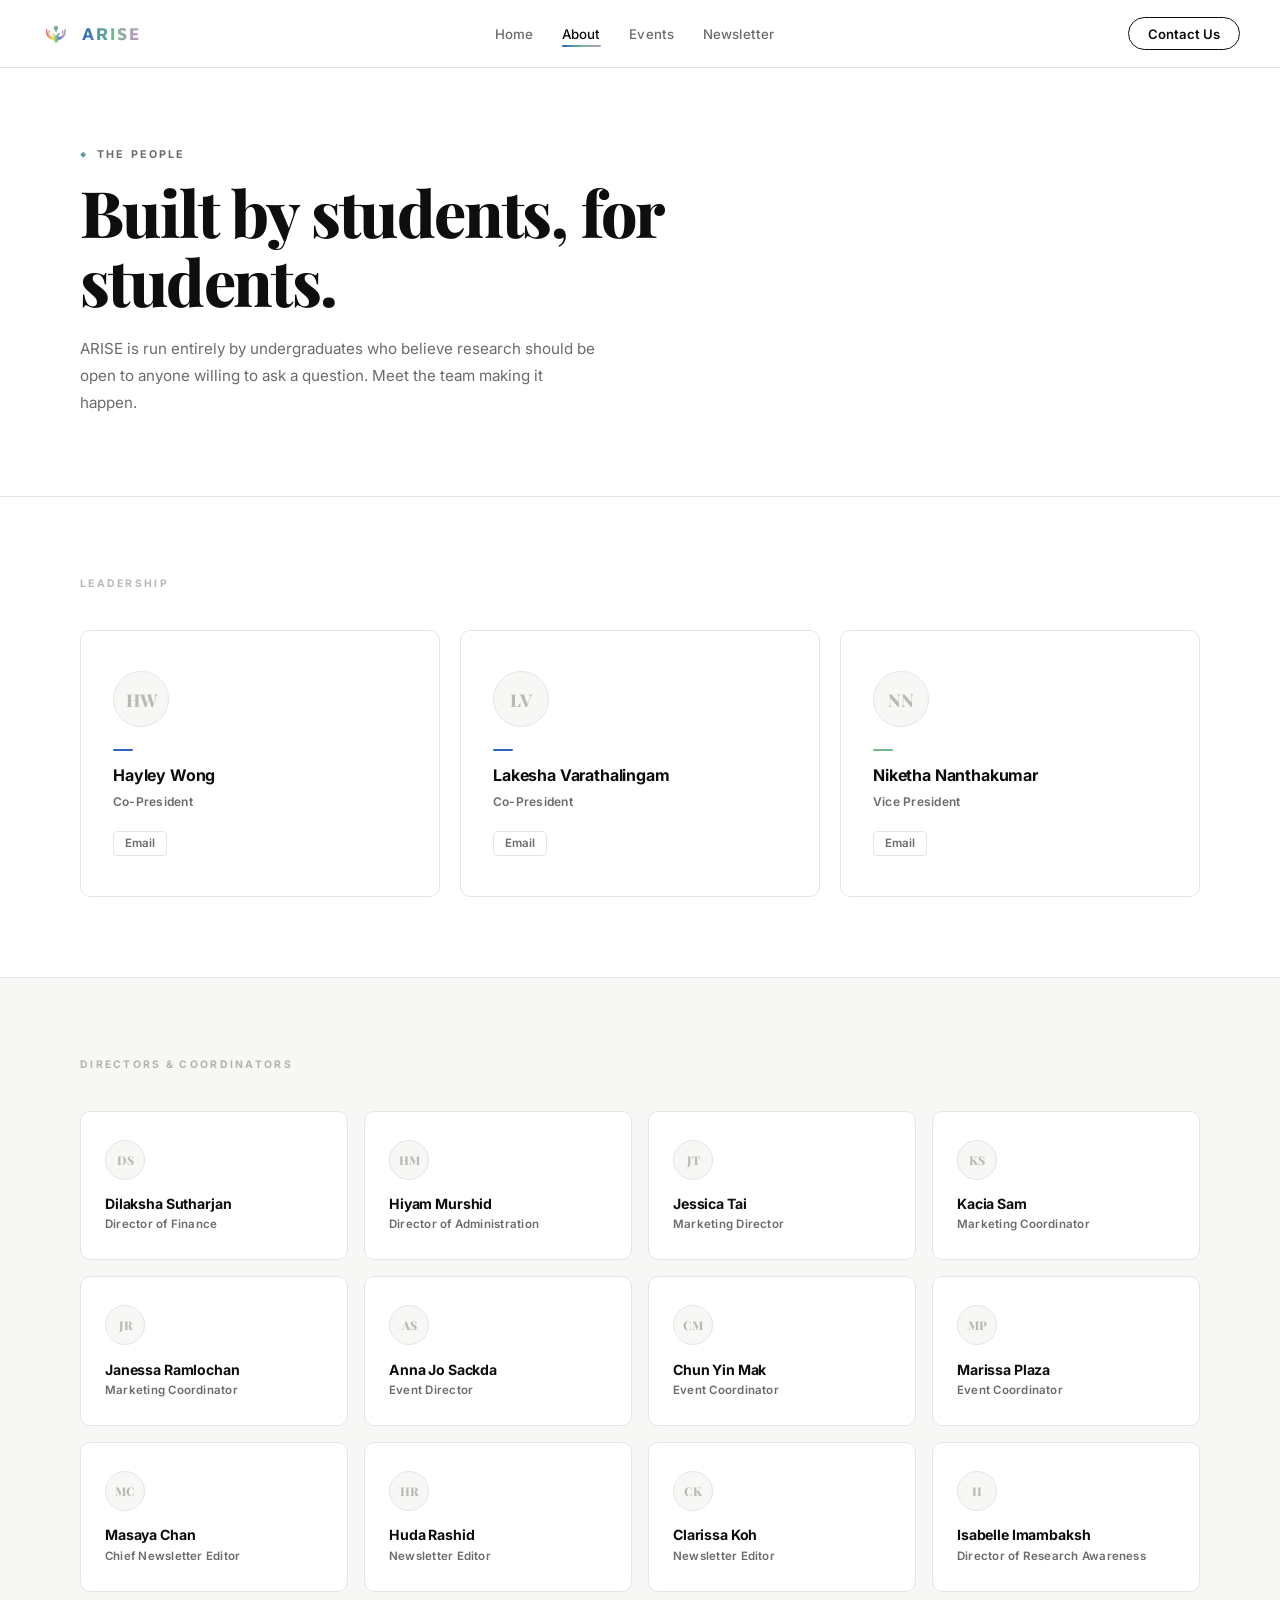
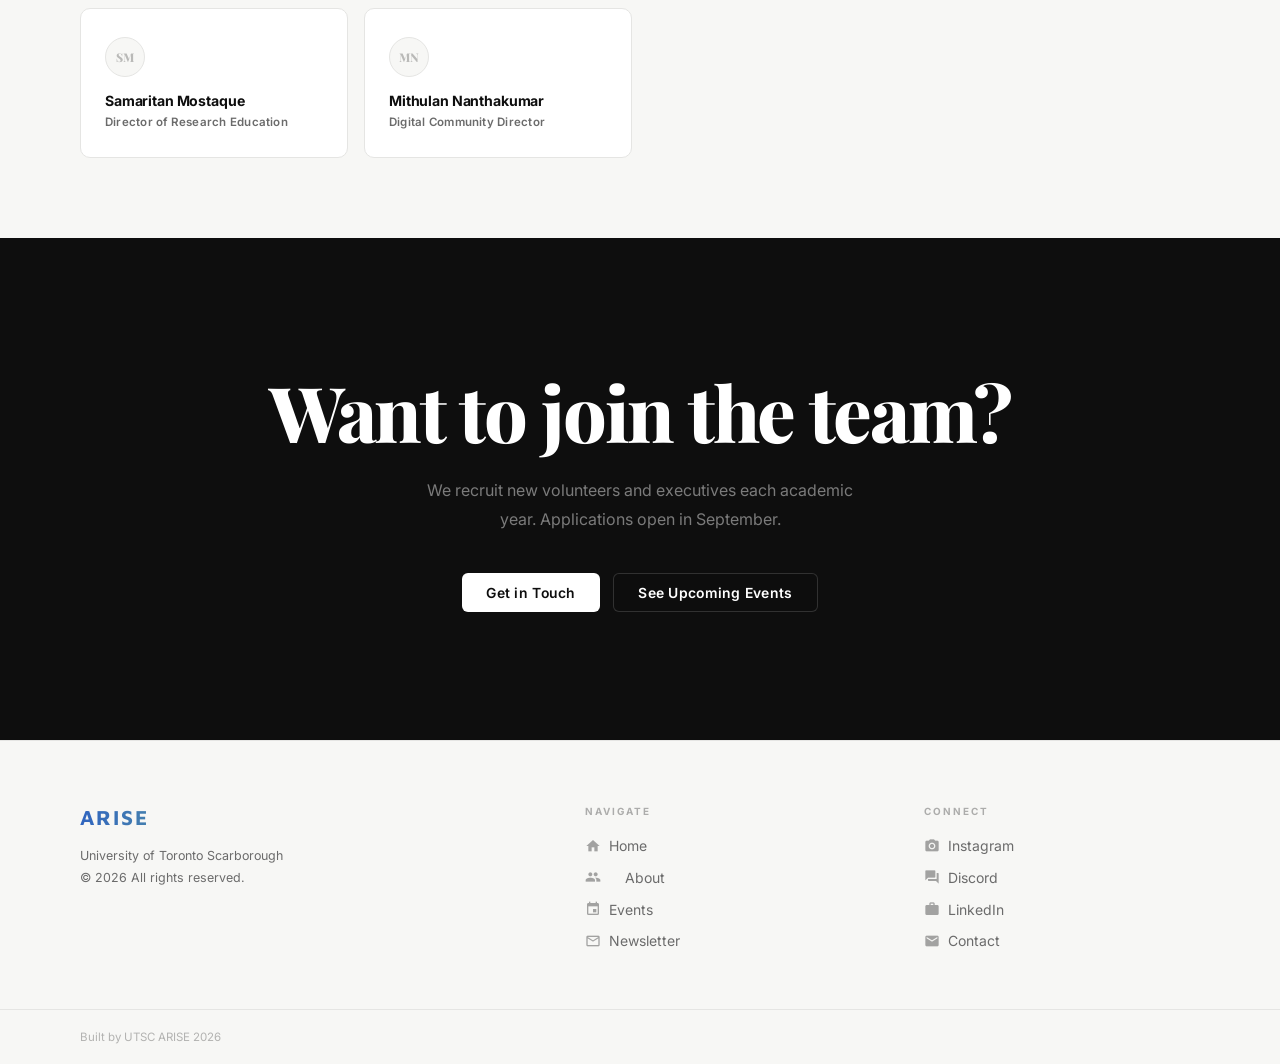
==== commit e2b8ff4f: "removed research, updated info to current events" ====
--- a/about.html
+++ b/about.html
@@ -35,7 +35,6 @@
       <li><a href="about.html"      class="navLink active">About</a></li>
       <li><a href="events.html"     class="navLink">Events</a></li>
       <li><a href="newsletter.html" class="navLink">Newsletter</a></li>
-      <li><a href="research.html"   class="navLink">Research</a></li>
     </ul>
     <a href="contact.html" class="navCta">Contact Us</a>
     <button class="hamburger" id="hamburger" aria-label="Toggle navigation" aria-expanded="false">
@@ -51,7 +50,6 @@
       <li><a href="about.html"      class="mobileLink">About</a></li>
       <li><a href="events.html"     class="mobileLink">Events</a></li>
       <li><a href="newsletter.html" class="mobileLink">Newsletter</a></li>
-      <li><a href="research.html"   class="mobileLink">Research</a></li>
       <li><a href="contact.html"    class="mobileLink mobileCta">Contact Us</a></li>
     </ul>
   </div>
@@ -227,7 +225,7 @@
     <div class="sectionInner footerInner">
       <div class="footerBrand">
         <span class="footerWordmark">ARISE</span>
-        <p>University of Toronto Scarborough<br>© 2025 All rights reserved.</p>
+        <p>University of Toronto Scarborough<br>© 2026 All rights reserved.</p>
       </div>
       <nav class="footerNav" aria-label="Site navigation">
         <h4>Navigate</h4>
@@ -236,7 +234,6 @@
           <li><a href="about.html">      <span class="material-icons">groups</span>       About</a></li>
           <li><a href="events.html">     <span class="material-icons">event</span>        Events</a></li>
           <li><a href="newsletter.html"> <span class="material-icons">mail_outline</span> Newsletter</a></li>
-          <li><a href="research.html">   <span class="material-icons">science</span>      Research</a></li>
         </ul>
       </nav>
       <nav class="footerNav" aria-label="Social links">
@@ -251,7 +248,7 @@
     </div>
     <div class="footerRule"></div>
     <div class="sectionInner footerBottom">
-      <p>Built by UTSC ARISE 2025</p>
+      <p>Built by UTSC ARISE 2026</p>
     </div>
   </footer>
 
--- a/style.css
+++ b/style.css
@@ -54,7 +54,7 @@
   background: var(--white);
   color: var(--black);
   overflow-x: hidden;
-  cursor: none;
+  /* cursor: none; */
 }
 
 a {
@@ -75,7 +75,7 @@
   font-family: var(--fontBase);
   border: none;
   background: none;
-  cursor: none;
+  /* cursor: none; */
 }
 
 /* touch / no-hover: restore default cursor, hide custom elements */
@@ -333,7 +333,7 @@
   gap: 5px;
   padding: 6px 4px;
   z-index: 701;
-  cursor: none;
+  /* cursor: none; */
 }
 
 .hamburger span {
@@ -390,7 +390,7 @@
   right: 1.75rem;
   font-size: 1.2rem;
   color: var(--muted);
-  cursor: none;
+  /* cursor: none; */
   transition: color 0.2s;
 }
 
@@ -1676,7 +1676,7 @@
   color: var(--muted);
   background: var(--white);
   border: none;
-  cursor: none;
+  /* cursor: none; */
   transition: background 0.18s, color 0.18s;
   border-right: 1px solid var(--border);
 }
@@ -1731,7 +1731,7 @@
   display: flex;
   align-items: center;
   justify-content: center;
-  cursor: none;
+  /* cursor: none; */
   transition: background 0.18s, color 0.18s;
 }
 
@@ -1768,7 +1768,7 @@
   border-bottom: 1px solid var(--border);
   position: relative;
   transition: background 0.18s;
-  cursor: default;
+  /* cursor: default; */
 }
 
 .calDay:nth-child(7n) {
@@ -1930,56 +1930,288 @@
 
 /* ══════════════════════════════════════════
    NEWSLETTER PAGE
+   Layout: one featured issue (reader) + issue picker sidebar
 ══════════════════════════════════════════ */
 
 .newsletterLayout {
-  padding: 4rem 0 6rem;
+  padding: 6rem 0 8rem;
   background: var(--white);
 }
 
-/* Subscribe bar */
+.newsletterViewer {
+  display: grid;
+  grid-template-columns: minmax(0, 1fr) 340px;
+  gap: 6rem;
+  align-items: start;
+}
+
+
+/* ── Reader (main issue) ─────────────────── */
+
+.newsletterReader {
+  max-width: 680px;
+  scroll-margin-top: calc(var(--navH) + 2rem);
+  animation: newsletterFadeIn 0.45s var(--easeOut);
+}
+
+@keyframes newsletterFadeIn {
+  from {
+    opacity: 0;
+    transform: translateY(10px);
+  }
+  to {
+    opacity: 1;
+    transform: translateY(0);
+  }
+}
+
+.issueLabel {
+  display: inline-flex;
+  align-items: center;
+  gap: 0.5rem;
+  font-size: 0.67rem;
+  font-weight: 700;
+  letter-spacing: 0.2em;
+  text-transform: uppercase;
+  color: var(--muted);
+  margin-bottom: 2rem;
+}
+
+.issueLabel::before {
+  content: '◆';
+  font-size: 0.4rem;
+  background: var(--grad);
+  -webkit-background-clip: text;
+  -webkit-text-fill-color: transparent;
+  background-clip: text;
+}
+
+.issueMeta {
+  display: flex;
+  align-items: center;
+  gap: 1rem;
+  margin-bottom: 1.5rem;
+}
+
+.issueDate {
+  font-size: 0.8rem;
+  font-weight: 600;
+  letter-spacing: 0.08em;
+  text-transform: uppercase;
+  color: var(--muted);
+}
+
+.issueAccent {
+  width: 32px;
+  height: 2px;
+  border-radius: 2px;
+}
+
+.issueAccentBlue   { background: var(--blue); }
+.issueAccentGreen  { background: var(--green); }
+.issueAccentPurple { background: var(--purple); }
+
+.issueTitle {
+  font-family: var(--fontDisp);
+  font-size: clamp(1.9rem, 3.4vw, 2.75rem);
+  font-weight: 800;
+  line-height: 1.18;
+  letter-spacing: -0.02em;
+  color: var(--black);
+  margin-bottom: 2rem;
+}
+
+.issueSummary {
+  font-size: 1.05rem;
+  line-height: 1.85;
+  color: var(--muted);
+  max-width: 62ch;
+  margin-bottom: 4rem;
+}
+
+.issueListLabel {
+  font-size: 0.65rem;
+  font-weight: 700;
+  letter-spacing: 0.22em;
+  text-transform: uppercase;
+  color: rgba(0, 0, 0, 0.35);
+  padding-bottom: 1.25rem;
+  border-bottom: 1px solid var(--border);
+}
+
+.issueHighlights {
+  list-style: none;
+  margin-bottom: 3.5rem;
+}
+
+.issueHighlights li {
+  display: grid;
+  grid-template-columns: 3rem 1fr;
+  align-items: baseline;
+  padding: 1.75rem 0;
+  border-bottom: 1px solid var(--border);
+}
+
+.issueHighlightNum {
+  font-family: var(--fontDisp);
+  font-size: 0.95rem;
+  font-weight: 700;
+  color: rgba(0, 0, 0, 0.25);
+}
+
+.issueHighlights p {
+  font-size: 0.97rem;
+  line-height: 1.75;
+  color: var(--black);
+}
+
+.issueReadBtn {
+  gap: 0.5rem;
+  padding: 0.85rem 1.75rem;
+}
+
+
+/* ── Sidebar (issue picker) ──────────────── */
+
+.newsletterSidebar {
+  position: sticky;
+  top: calc(var(--navH) + 2rem);
+  max-height: calc(100vh - var(--navH) - 4rem);
+  overflow-y: auto;
+  padding-left: 2.5rem;
+  border-left: 1px solid var(--border);
+}
+
+.newsletterArchiveLabel {
+  font-size: 0.65rem;
+  font-weight: 700;
+  letter-spacing: 0.22em;
+  text-transform: uppercase;
+  color: rgba(0, 0, 0, 0.35);
+  margin-bottom: 1.5rem;
+}
+
+.issueTabList {
+  list-style: none;
+  display: flex;
+  flex-direction: column;
+  gap: 0.35rem;
+}
+
+.issueTab {
+  position: relative;
+  display: flex;
+  flex-direction: column;
+  align-items: flex-start;
+  gap: 0.35rem;
+  width: 100%;
+  padding: 1rem 1.25rem;
+  text-align: left;
+  border-radius: var(--radius);
+  transition: background 0.2s var(--ease);
+}
+
+.issueTab::before {
+  content: '';
+  position: absolute;
+  left: -2.5rem;
+  top: 0.75rem;
+  bottom: 0.75rem;
+  width: 2px;
+  background: var(--grad);
+  border-radius: 2px;
+  transform: scaleY(0);
+  transition: transform 0.22s var(--ease);
+}
+
+.issueTab:hover {
+  background: var(--off);
+}
+
+.issueTab.isActive {
+  background: var(--off);
+}
+
+.issueTab.isActive::before {
+  transform: scaleY(1);
+}
+
+.issueTab:focus-visible {
+  outline: 2px solid var(--blue);
+  outline-offset: 2px;
+}
+
+.issueTabDate {
+  font-size: 0.65rem;
+  font-weight: 700;
+  letter-spacing: 0.14em;
+  text-transform: uppercase;
+  color: rgba(0, 0, 0, 0.35);
+}
+
+.issueTabTitle {
+  font-size: 0.87rem;
+  font-weight: 500;
+  line-height: 1.5;
+  color: var(--muted);
+  transition: color 0.2s var(--ease);
+}
+
+.issueTab:hover .issueTabTitle,
+.issueTab.isActive .issueTabTitle {
+  color: var(--black);
+}
+
+.issueTab.isActive .issueTabTitle {
+  font-weight: 600;
+}
+
+
+/* ── Subscribe bar ───────────────────────── */
+
 .subscribeBar {
   border: 1px solid var(--border);
   border-radius: 10px;
-  padding: 2rem 2.5rem;
+  padding: 2.5rem 3rem;
   background: var(--off);
   display: flex;
   align-items: center;
   justify-content: space-between;
-  gap: 2rem;
-  margin-bottom: 3.5rem;
+  gap: 2.5rem;
+  margin-top: 7rem;
   flex-wrap: wrap;
 }
 
 .subscribeBarText h3 {
-  font-size: 1rem;
+  font-size: 1.1rem;
   font-weight: 700;
   color: var(--black);
   letter-spacing: -0.01em;
-  margin-bottom: 0.3rem;
+  margin-bottom: 0.5rem;
 }
 
 .subscribeBarText p {
-  font-size: 0.82rem;
+  font-size: 0.87rem;
+  line-height: 1.7;
   color: var(--muted);
 }
 
 .subscribeForm {
   display: flex;
-  gap: 0.5rem;
+  gap: 0.75rem;
   flex-shrink: 0;
 }
 
 .subscribeInput {
   font-family: var(--fontBase);
-  font-size: 0.85rem;
-  padding: 0.6rem 1rem;
+  font-size: 0.87rem;
+  padding: 0.7rem 1.1rem;
   border: 1px solid var(--border);
   border-radius: 6px;
   background: var(--white);
   color: var(--black);
   outline: none;
-  width: 240px;
+  width: 260px;
   transition: border-color 0.18s;
 }
 
@@ -1988,88 +2220,7 @@
 }
 
 .subscribeInput::placeholder {
-  color: rgba(0,0,0,0.28);
-}
-
-/* Newsletter archive */
-.newsletterArchiveLabel {
-  font-size: 0.65rem;
-  font-weight: 700;
-  letter-spacing: 0.22em;
-  text-transform: uppercase;
-  color: rgba(0,0,0,0.28);
-  margin-bottom: 1.5rem;
-}
-
-.newsletterGrid {
-  display: grid;
-  grid-template-columns: repeat(3, 1fr);
-  gap: 1.25rem;
-}
-
-.newsletterCard {
-  background: var(--white);
-  border: 1px solid var(--border);
-  border-radius: 10px;
-  padding: 2rem;
-  display: flex;
-  flex-direction: column;
-  gap: 0.6rem;
-  transition: background 0.22s;
-  position: relative;
-}
-
-.newsletterCard:hover {
-  background: var(--off);
-}
-
-.newsletterCardDate {
-  font-size: 0.67rem;
-  font-weight: 700;
-  letter-spacing: 0.15em;
-  text-transform: uppercase;
-  color: rgba(0,0,0,0.25);
-}
-
-.newsletterCard h3 {
-  font-size: 0.97rem;
-  font-weight: 700;
-  color: var(--black);
-  letter-spacing: -0.01em;
-  line-height: 1.35;
-}
-
-.newsletterCard p {
-  font-size: 0.82rem;
-  color: var(--muted);
-  line-height: 1.74;
-  flex: 1;
-}
-
-.newsletterCardAccent {
-  width: 18px;
-  height: 2px;
-  border-radius: 2px;
-  margin-bottom: 0.25rem;
-}
-
-.newsletterCardAccentBlue   { background: var(--blue); }
-.newsletterCardAccentGreen  { background: var(--green); }
-.newsletterCardAccentPurple { background: var(--purple); }
-
-.newsletterReadLink {
-  font-size: 0.75rem;
-  font-weight: 600;
-  color: var(--muted);
-  display: inline-flex;
-  align-items: center;
-  gap: 0.3rem;
-  margin-top: 0.5rem;
-  transition: color 0.18s;
-}
-
-.newsletterCard:hover .newsletterReadLink {
-  color: var(--black);
+  color: rgba(0, 0, 0, 0.28);
 }
 
 
@@ -2087,8 +2238,20 @@
   .advisorGrid {
     grid-template-columns: 1fr;
   }
-  .newsletterGrid {
-    grid-template-columns: repeat(2, 1fr);
+  .newsletterViewer {
+    grid-template-columns: 1fr;
+    gap: 4rem;
+  }
+  .newsletterSidebar {
+    position: static;
+    max-height: none;
+    padding-left: 0;
+    border-left: none;
+    border-top: 1px solid var(--border);
+    padding-top: 2.5rem;
+  }
+  .issueTab::before {
+    left: 0;
   }
 }
 
@@ -2114,13 +2277,18 @@
     grid-template-columns: 1fr;
     gap: 1rem;
   }
-  .newsletterGrid {
-    grid-template-columns: 1fr;
-    gap: 1rem;
-  }
   .subscribeBar {
     flex-direction: column;
     align-items: flex-start;
+    padding: 2rem 1.5rem;
+    margin-top: 5rem;
+  }
+  .issueSummary {
+    margin-bottom: 3rem;
+  }
+  .issueHighlights li {
+    grid-template-columns: 2.5rem 1fr;
+    padding: 1.5rem 0;
   }
   .subscribeForm {
     width: 100%;
@@ -2129,9 +2297,11 @@
   .subscribeInput {
     width: 100%;
   }
-  .eventsLayout,
+  .eventsLayout {
+    padding: 3rem 0 5rem;
+  }
   .newsletterLayout {
-    padding: 3rem 0 5rem;
+    padding: 4rem 0 6rem;
   }
 }
 
